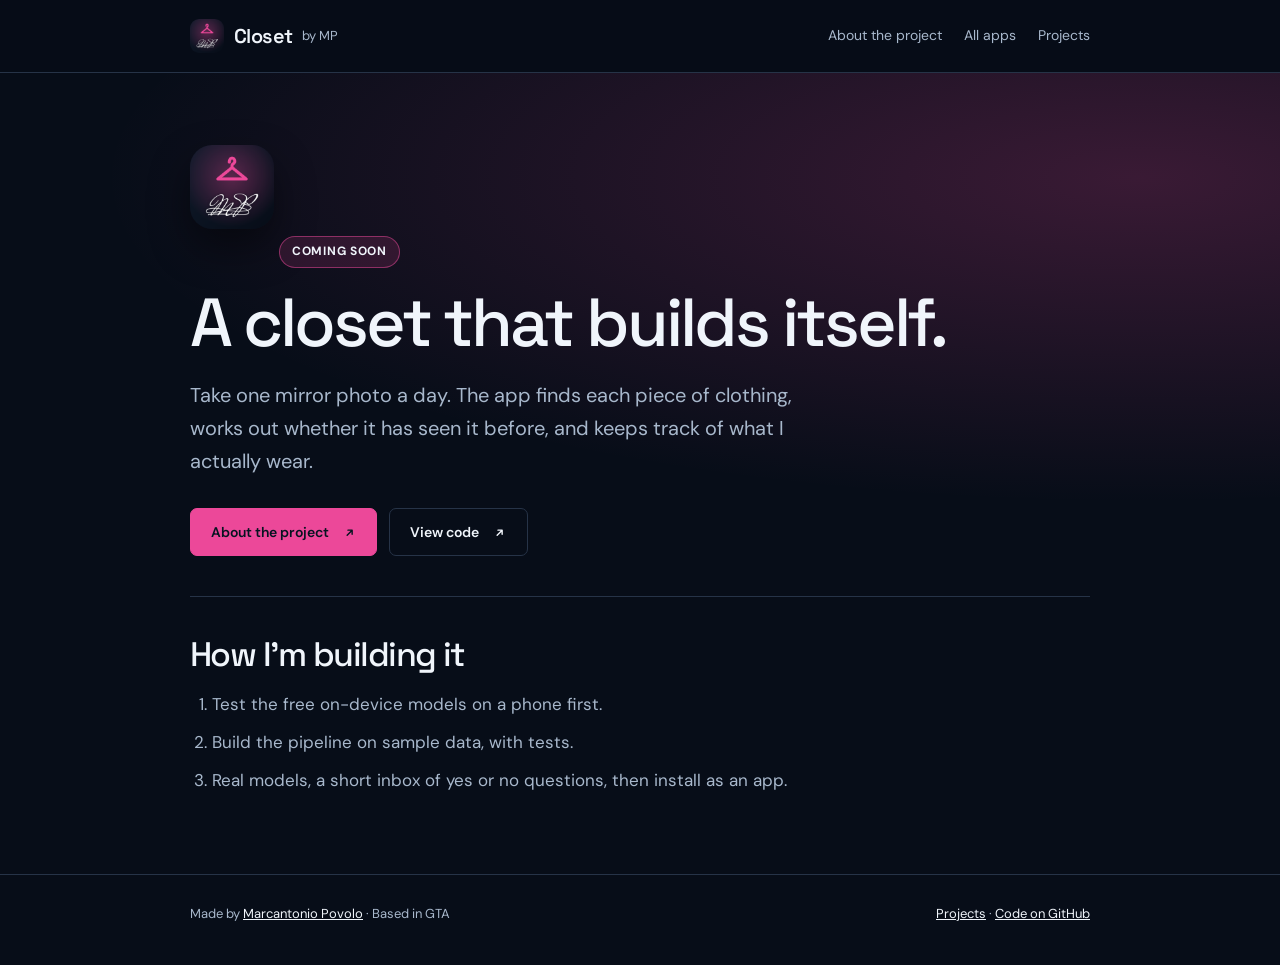
==== site/index.html @ 6b308494 "Move hosting to Cloudflare at its own subdomain; themed MP icons site/ is now served by a Cloudflare" ====
<!doctype html>
<html lang="en" style="--accent:#ec4899">
<head>
<meta charset="utf-8">
<meta name="viewport" content="width=device-width,initial-scale=1">
<title>Closet by MP</title>
<meta name="description" content="Closet by MP, coming soon: a closet that builds itself from one mirror photo a day.">
<meta name="theme-color" content="#070d18">
<link rel="icon" href="favicon.ico" sizes="16x16 32x32 48x48">
<link rel="icon" type="image/png" sizes="192x192" href="icons/icon-192.png">
<link rel="apple-touch-icon" href="icons/apple-touch-icon.png">
<link rel="preconnect" href="https://fonts.googleapis.com">
<link rel="stylesheet" href="https://fonts.googleapis.com/css2?family=DM+Sans:opsz,wght@9..40,400;9..40,600;9..40,700&family=Space+Grotesk:wght@500;600&display=swap">
<link rel="stylesheet" href="page.css">
</head>
<body>
<a class="skip" href="#main">Skip to content</a>
<header class="top"><div class="wrap row">
  <a class="brand" href="./"><img src="icons/icon-192.png" alt="" width="34" height="34"><b>Closet</b><span>by MP</span></a>
  <nav class="links" aria-label="Pages"><a href="about/">About<span class="hide-sm">&nbsp;the project</span></a><a href="https://marcantoniopovolo.com/apps.html">All apps</a><a class="hide-sm" href="https://marcantoniopovolo.com/projects.html">Projects</a></nav>
</div></header>
<main id="main" class="wrap">
  <section class="hero">
    <img class="hero-icon" src="icons/icon-512.png" alt="" width="84" height="84">
    <p class="badge">Coming soon</p>
    <h1>A closet that builds itself.</h1>
    <p class="intro">Take one mirror photo a day. The app finds each piece of clothing, works out whether it has seen it before, and keeps track of what I actually wear.</p>
    <div class="actions"><a class="button primary" href="about/">About the project <svg class="arrow" viewBox="0 0 16 16" aria-hidden="true" focusable="false"><path d="M5 11 11 5M6 5h5v5" fill="none" stroke="currentColor" stroke-width="1.7" stroke-linecap="round" stroke-linejoin="round"/></svg></a><a class="button" href="https://github.com/povolom/Closet-by-MP">View code <svg class="arrow" viewBox="0 0 16 16" aria-hidden="true" focusable="false"><path d="M5 11 11 5M6 5h5v5" fill="none" stroke="currentColor" stroke-width="1.7" stroke-linecap="round" stroke-linejoin="round"/></svg></a></div>
  </section>
  <section class="block"><h2>How I’m building it</h2><ol class="points"><li>Test the free on-device models on a phone first.</li><li>Build the pipeline on sample data, with tests.</li><li>Real models, a short inbox of yes or no questions, then install as an app.</li></ol></section>
</main>
<footer class="foot"><div class="wrap"><span>Made by <a href="https://marcantoniopovolo.com">Marcantonio Povolo</a> · Based in GTA</span><span><a href="https://marcantoniopovolo.com/projects.html">Projects</a> · <a href="https://github.com/povolom/Closet-by-MP">Code on GitHub</a></span></div></footer>
</body>
</html>
---- site/page.css ----
/* Shared styles for the "by MP" project pages, matching marcantoniopovolo.com. Built by build_app_pages.py. */
:root{color-scheme:dark;--bg:#070d18;--panel:#101b2b;--text:#f0f5fb;--muted:#a8b8cc;--line:#263347;--display:'Space Grotesk',ui-sans-serif,system-ui,sans-serif;--body:'DM Sans',ui-sans-serif,system-ui,sans-serif}
*{box-sizing:border-box}
html{-webkit-text-size-adjust:100%}
body{margin:0;background:var(--bg);color:var(--text);font:17px/1.65 var(--body)}
a{color:inherit}
:focus-visible{outline:3px solid var(--accent);outline-offset:4px}
.wrap{width:min(900px,calc(100% - 40px));margin:0 auto}
.skip{position:absolute;left:16px;top:-80px;background:var(--text);color:var(--bg);padding:10px 14px;z-index:5}.skip:focus{top:10px}
.arrow{width:.95em;height:.95em;flex:none}
.top{border-bottom:1px solid var(--line);background:#070d18f0;position:sticky;top:0;z-index:4;backdrop-filter:blur(16px)}
.row{display:flex;align-items:center;justify-content:space-between;gap:16px;min-height:72px}
.brand{display:flex;align-items:center;gap:10px;text-decoration:none}
.brand img{width:34px;height:34px;border-radius:9px}
.brand b{font:600 20px var(--display);letter-spacing:-.03em}
.brand span{font-size:13px;color:var(--muted)}
.links{display:flex;gap:22px;font-size:14px}
.links a{color:var(--muted);text-decoration:none;display:inline-block;padding:8px 0}
.links a:hover,.links a[aria-current]{color:var(--text)}
.hero{position:relative;padding:72px 0 40px}
.hero:before{content:'';position:absolute;inset:0 -30vw;z-index:-1;background:radial-gradient(ellipse at 80% 20%,color-mix(in srgb,var(--accent) 22%,transparent),transparent 55%)}
.hero-icon{width:84px;height:84px;border-radius:22px;margin-bottom:26px;box-shadow:0 18px 40px #0007}
.eyebrow{font:500 12px/1.5 var(--display);letter-spacing:.17em;text-transform:uppercase;color:var(--accent);margin:0 0 16px}
h1,h2,h3{font-family:var(--display);font-weight:500;letter-spacing:-.045em;line-height:1.08;margin:0}
h1{font-size:clamp(38px,6.5vw,68px)}
h2{font-size:clamp(26px,3.4vw,34px);margin-bottom:16px}
p{margin:0 0 16px;color:var(--muted)}
.intro{font-size:20px;max-width:640px;margin-top:20px}
.badge{display:inline-block;margin:0 0 18px;padding:5px 12px;border-radius:999px;border:1px solid color-mix(in srgb,var(--accent) 50%,transparent);background:color-mix(in srgb,var(--accent) 14%,transparent);color:var(--text);font-size:12px;font-weight:700;letter-spacing:.06em;text-transform:uppercase}
.actions{display:flex;flex-wrap:wrap;gap:12px;margin:30px 0 0}
.button{display:inline-flex;align-items:center;justify-content:center;gap:14px;min-height:48px;padding:12px 20px;border:1px solid var(--line);border-radius:7px;background:transparent;color:var(--text);font:600 14px var(--body);text-decoration:none}
.button:hover{border-color:var(--accent)}
.button.primary{background:var(--accent);border-color:var(--accent);color:#061320}
.button[disabled]{opacity:.55;cursor:not-allowed}
section.block{padding:40px 0;border-top:1px solid var(--line)}
ul.points,ol.points{margin:0;padding-left:22px;color:var(--muted)}
.points li+li{margin-top:10px}
.points strong{color:var(--text);font-weight:600}
.pills{display:flex;flex-wrap:wrap;gap:8px;margin-top:22px}
.pills span{padding:5px 10px;border:1px solid var(--line);border-radius:6px;font-size:12px;color:var(--muted)}
.learned{padding:26px 28px;border:1px solid var(--line);border-left:3px solid var(--accent);border-radius:12px;background:var(--panel)}
.learned h2{font-size:15px;letter-spacing:.06em;text-transform:uppercase;color:var(--accent);margin-bottom:8px}
.learned p{margin:0}
.foot{border-top:1px solid var(--line);margin-top:40px;padding:28px 0 40px;font-size:13px;color:var(--muted)}
.foot .wrap{display:flex;flex-wrap:wrap;justify-content:space-between;gap:12px}
.foot a{color:var(--text)}
@media(max-width:600px){.wrap{width:calc(100% - 32px)}.links{gap:14px}.links .hide-sm{display:none}.hero{padding:48px 0 28px}.intro{font-size:18px}}
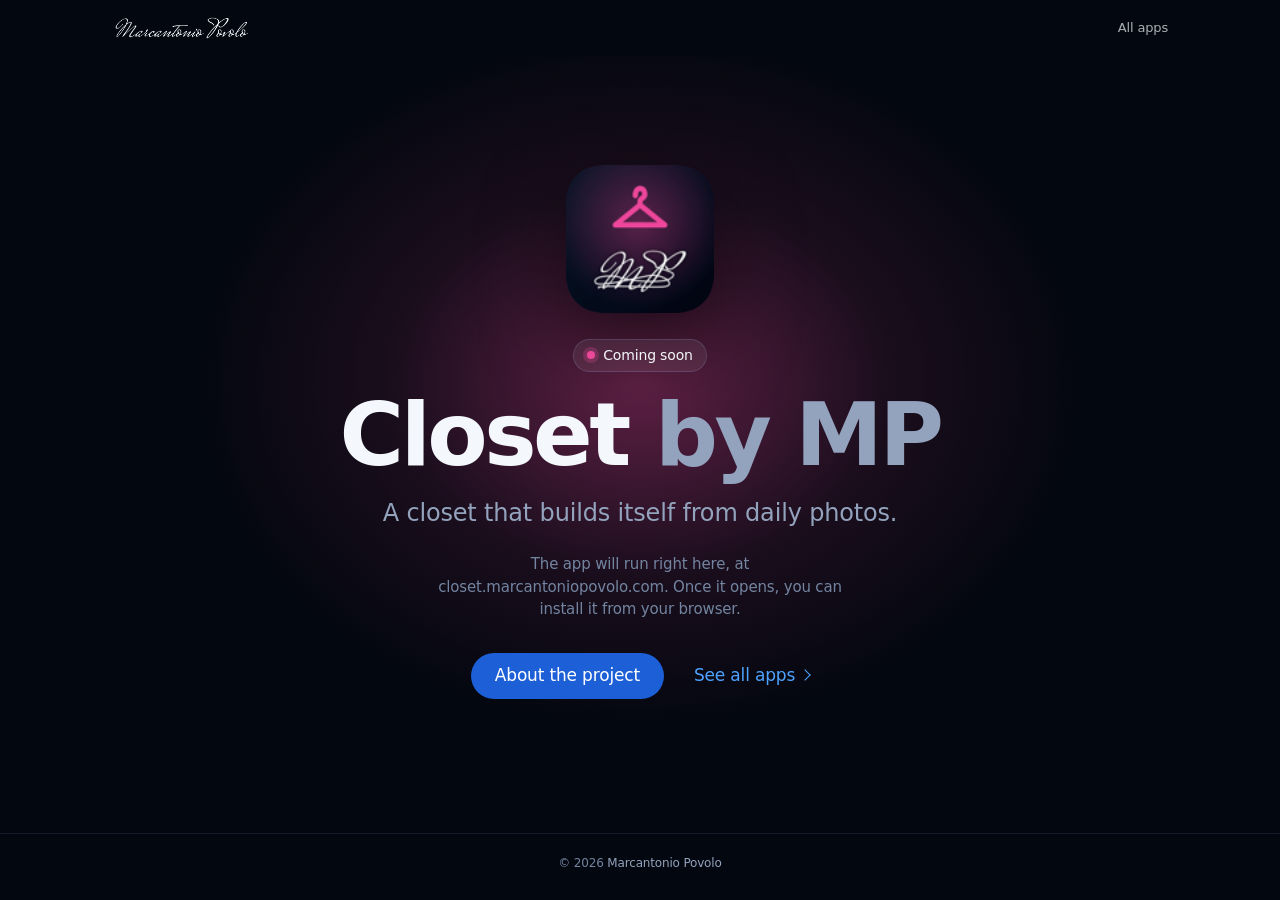
==== commit 0f59c82d: "Open source under MIT; new coming-soon site and an API at /api/ on this app's own address The websit" ====
--- a/site/index.html
+++ b/site/index.html
@@ -1,34 +1,11 @@
-<!doctype html>
-<html lang="en" style="--accent:#ec4899">
-<head>
-<meta charset="utf-8">
-<meta name="viewport" content="width=device-width,initial-scale=1">
-<title>Closet by MP</title>
-<meta name="description" content="Closet by MP, coming soon: a closet that builds itself from one mirror photo a day.">
-<meta name="theme-color" content="#070d18">
-<link rel="icon" href="favicon.ico" sizes="16x16 32x32 48x48">
-<link rel="icon" type="image/png" sizes="192x192" href="icons/icon-192.png">
-<link rel="apple-touch-icon" href="icons/apple-touch-icon.png">
-<link rel="preconnect" href="https://fonts.googleapis.com">
-<link rel="stylesheet" href="https://fonts.googleapis.com/css2?family=DM+Sans:opsz,wght@9..40,400;9..40,600;9..40,700&family=Space+Grotesk:wght@500;600&display=swap">
-<link rel="stylesheet" href="page.css">
-</head>
-<body>
-<a class="skip" href="#main">Skip to content</a>
-<header class="top"><div class="wrap row">
-  <a class="brand" href="./"><img src="icons/icon-192.png" alt="" width="34" height="34"><b>Closet</b><span>by MP</span></a>
-  <nav class="links" aria-label="Pages"><a href="about/">About<span class="hide-sm">&nbsp;the project</span></a><a href="https://marcantoniopovolo.com/apps.html">All apps</a><a class="hide-sm" href="https://marcantoniopovolo.com/projects.html">Projects</a></nav>
-</div></header>
-<main id="main" class="wrap">
-  <section class="hero">
-    <img class="hero-icon" src="icons/icon-512.png" alt="" width="84" height="84">
-    <p class="badge">Coming soon</p>
-    <h1>A closet that builds itself.</h1>
-    <p class="intro">Take one mirror photo a day. The app finds each piece of clothing, works out whether it has seen it before, and keeps track of what I actually wear.</p>
-    <div class="actions"><a class="button primary" href="about/">About the project <svg class="arrow" viewBox="0 0 16 16" aria-hidden="true" focusable="false"><path d="M5 11 11 5M6 5h5v5" fill="none" stroke="currentColor" stroke-width="1.7" stroke-linecap="round" stroke-linejoin="round"/></svg></a><a class="button" href="https://github.com/povolom/Closet-by-MP">View code <svg class="arrow" viewBox="0 0 16 16" aria-hidden="true" focusable="false"><path d="M5 11 11 5M6 5h5v5" fill="none" stroke="currentColor" stroke-width="1.7" stroke-linecap="round" stroke-linejoin="round"/></svg></a></div>
-  </section>
-  <section class="block"><h2>How I’m building it</h2><ol class="points"><li>Test the free on-device models on a phone first.</li><li>Build the pipeline on sample data, with tests.</li><li>Real models, a short inbox of yes or no questions, then install as an app.</li></ol></section>
-</main>
-<footer class="foot"><div class="wrap"><span>Made by <a href="https://marcantoniopovolo.com">Marcantonio Povolo</a> · Based in GTA</span><span><a href="https://marcantoniopovolo.com/projects.html">Projects</a> · <a href="https://github.com/povolom/Closet-by-MP">Code on GitHub</a></span></div></footer>
-</body>
-</html>
+<!doctype html><html lang="en"><head><meta charset="utf-8"><meta name="viewport" content="width=device-width,initial-scale=1,viewport-fit=cover"><meta name="theme-color" content="#03070f"><title>Closet by MP | Coming soon</title><meta name="description" content="Closet by MP: A closet that builds itself from daily photos. Coming soon."><meta property="og:title" content="Closet by MP | Coming soon"><meta property="og:description" content="A closet that builds itself from daily photos."><meta property="og:image" content="https://closet.marcantoniopovolo.com/icon.png"><link rel="icon" href="favicon.ico" sizes="16x16 32x32 48x48"><link rel="apple-touch-icon" href="apple-touch-icon.png"><link rel="stylesheet" href="style.css"></head>
+<body style="--c:#ec4899"><header class="bar"><a class="sig" href="https://marcantoniopovolo.com/" aria-label="Marcantonio Povolo, home"></a><a class="top" href="https://marcantoniopovolo.com/apps.html">All apps</a></header>
+<main><div>
+<img class="icon rise" style="--i:0" src="icon.png" alt="Closet by MP app icon" width="512" height="512">
+<span class="pill-s rise" style="--i:1">Coming soon</span>
+<h1 class="rise" style="--i:2">Closet <span>by MP</span></h1>
+<p class="sub rise" style="--i:3">A closet that builds itself from daily photos.</p>
+<p class="note rise" style="--i:4">The app will run right here, at closet.marcantoniopovolo.com. Once it opens, you can install it from your browser.</p>
+<div class="ctas rise" style="--i:5"><a class="btn" href="https://marcantoniopovolo.com/projects/closet.html">About the project</a><a class="more" href="https://marcantoniopovolo.com/apps.html">See all apps</a></div>
+</div></main>
+<footer>© 2026 <a href="https://marcantoniopovolo.com/">Marcantonio Povolo</a></footer><script>document.addEventListener('pointerdown',e=>{const b=e.target.closest('.btn');if(!b||matchMedia('(prefers-reduced-motion: reduce)').matches)return;const r=b.getBoundingClientRect(),d=Math.max(r.width,r.height)*2.2,s=document.createElement('span');s.className='ripple';s.style.cssText=`width:${d}px;height:${d}px;left:${e.clientX-r.left-d/2}px;top:${e.clientY-r.top-d/2}px`;b.appendChild(s);s.addEventListener('animationend',()=>s.remove())});</script></body></html>
--- a/site/style.css
+++ b/site/style.css
@@ -0,0 +1,31 @@
+*{box-sizing:border-box}html{-webkit-text-size-adjust:100%}
+body{margin:0;min-height:100vh;min-height:100dvh;display:flex;flex-direction:column;background:#03070f;color:#f4f7fc;font:400 17px/1.5 -apple-system,BlinkMacSystemFont,"SF Pro Display","Inter",system-ui,sans-serif;-webkit-font-smoothing:antialiased;letter-spacing:-.01em}
+a{color:inherit}:focus-visible{outline:2px solid #4da3ff;outline-offset:3px;border-radius:6px}
+.bar{display:flex;align-items:center;justify-content:space-between;max-width:1120px;width:100%;margin:0 auto;padding:0 clamp(16px,4vw,32px);height:56px}
+.sig{display:block;width:140px;height:28px;background:#f4f7fc;-webkit-mask:url(signature.png) left center/contain no-repeat;mask:url(signature.png) left center/contain no-repeat}
+.bar a.top{font-size:13px;text-decoration:none;color:rgba(244,247,252,.7);padding:14px 0}
+main{flex:1;display:grid;place-items:center;text-align:center;padding:40px clamp(16px,4vw,32px) 64px;position:relative;overflow:hidden}
+main::before{content:"";position:absolute;left:50%;top:42%;width:min(900px,150vw);height:700px;transform:translate(-50%,-50%);background:radial-gradient(closest-side,color-mix(in srgb,var(--c) 40%,transparent),color-mix(in srgb,var(--c) 10%,transparent) 55%,transparent);pointer-events:none;animation:glow 2.4s cubic-bezier(.2,.7,.2,1) both}
+main > div{position:relative;max-width:640px}
+.icon{width:clamp(112px,26vw,148px);height:auto;border-radius:24%;margin:0 auto 26px;display:block;box-shadow:0 30px 80px rgba(0,0,0,.55)}
+.pill-s{display:inline-flex;align-items:center;gap:8px;font-size:14px;padding:6px 14px;border-radius:999px;background:rgba(255,255,255,.07);box-shadow:inset 0 0 0 1px rgba(140,170,220,.2)}
+.pill-s::before{content:"";width:8px;height:8px;border-radius:50%;background:var(--c);box-shadow:0 0 0 4px color-mix(in srgb,var(--c) 25%,transparent);animation:pulse 2s ease-in-out infinite}
+h1{font-size:clamp(46px,10vw,88px);font-weight:700;letter-spacing:-.04em;line-height:1.02;margin:18px 0 0}
+h1 span{color:#93a3bd;font-weight:600}
+.sub{font-size:clamp(19px,2.4vw,24px);color:#93a3bd;font-weight:500;margin:16px auto 0;max-width:28em}
+.note{color:#7384a0;font-size:15px;margin:22px auto 0;max-width:30em}
+.ctas{display:flex;justify-content:center;flex-wrap:wrap;gap:14px 30px;align-items:center;margin-top:30px}
+.btn{position:relative;overflow:hidden;isolation:isolate;display:inline-flex;align-items:center;min-height:46px;padding:0 24px;border-radius:999px;background:#1d5fd6;color:#fff;text-decoration:none;font-weight:500;transition:background-color .25s,transform .2s cubic-bezier(.2,.7,.2,1)}
+.btn:active{transform:scale(.97)}
+.more{color:#4da3ff;text-decoration:none;padding:12px 0}
+.more::after{content:"";display:inline-block;width:.42em;height:.42em;border:solid currentColor;border-width:1.6px 1.6px 0 0;transform:rotate(45deg);margin-left:.35em;vertical-align:.12em}
+.ripple{position:absolute;border-radius:50%;pointer-events:none;background:rgba(255,255,255,.35);transform:scale(0);animation:ripple .6s cubic-bezier(.2,.7,.2,1) forwards;z-index:-1}
+footer{text-align:center;color:#7384a0;font-size:12px;padding:20px 16px 28px;border-top:1px solid rgba(140,170,220,.12)}
+footer a{text-decoration:none;color:#93a3bd}
+@media (hover:hover) and (pointer:fine){.btn:hover{background:#2b6ff0}.more:hover,footer a:hover,.bar a.top:hover{text-decoration:underline;color:#f4f7fc}}
+.rise{animation:rise 1s cubic-bezier(.2,.7,.2,1) both;animation-delay:calc(var(--i,0) * 90ms + 60ms)}
+@keyframes rise{from{opacity:0;transform:translateY(20px)}to{opacity:1;transform:none}}
+@keyframes glow{from{opacity:0;transform:translate(-50%,-50%) scale(.8)}}
+@keyframes pulse{50%{box-shadow:0 0 0 7px color-mix(in srgb,var(--c) 0%,transparent)}}
+@keyframes ripple{to{transform:scale(1);opacity:0}}
+@media (prefers-reduced-motion:reduce){*,*::before{animation:none!important;transition:none!important}}
